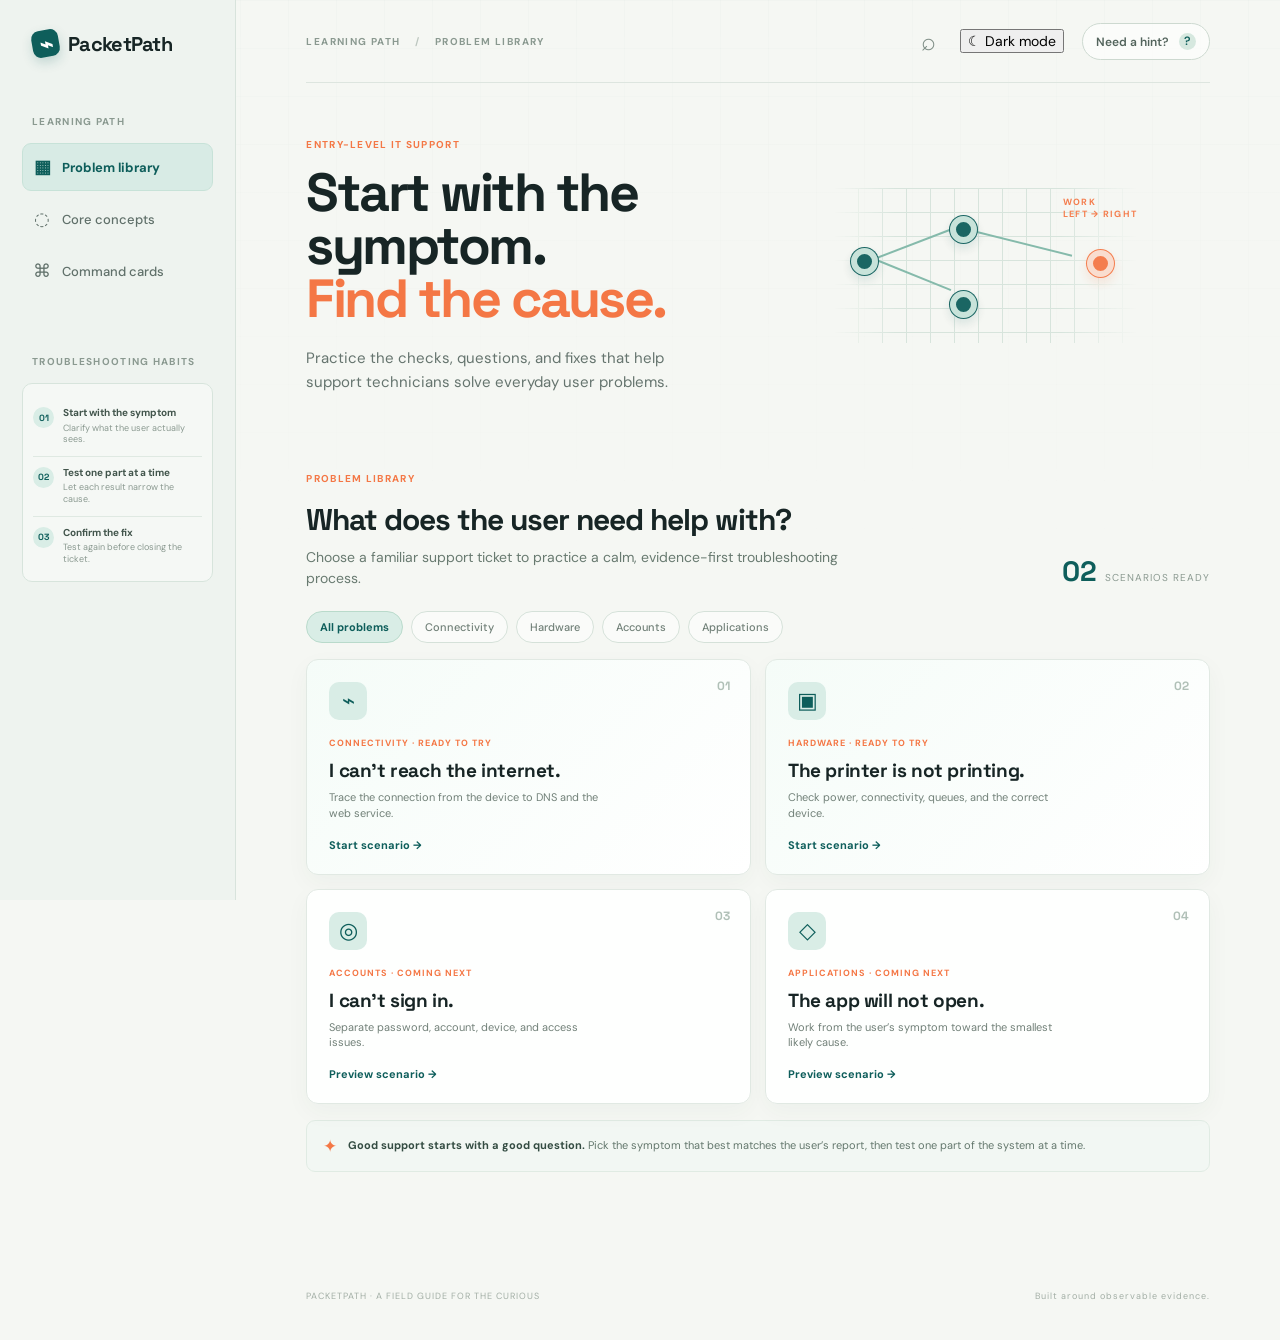
==== Troubleshooting Website/index.html @ 7fa77f77 "added habits css and some changes" ====
<!doctype html>
<html lang="en">
<head>
  <meta charset="UTF-8">
  <meta name="viewport" content="width=device-width, initial-scale=1.0">

  <title>PacketPath — Network troubleshooting, made orderly</title>

  <link rel="preconnect" href="https://fonts.googleapis.com">
  <link rel="preconnect" href="https://fonts.gstatic.com" crossorigin>

  <link
    href="https://fonts.googleapis.com/css2?family=DM+Sans:wght@400;500;600;700&family=Space+Grotesk:wght@500;600;700&display=swap"
    rel="stylesheet"
  >

  <link rel="stylesheet" href="styles.css">
  <link rel="stylesheet" href="dark.css">
  <link rel="stylesheet" href="scenario.css">
  <link rel="stylesheet" href="library.css">
  <link rel="stylesheet" href="filters.css">
  <link rel="stylesheet" href="learning.css">
  <link rel="stylesheet" href="habits.css">
</head>

<body>
  <aside class="sidebar">
    <div class="brand">
      <span class="brand-mark">⌁</span>
      <span>PacketPath</span>
    </div>

    <div class="sidebar-label">LEARNING PATH</div>

    <nav>
      <button class="nav-item active" data-view="library">
        <span class="nav-icon">▦</span>
        Problem library
      </button>

      <button class="nav-item" data-view="concepts">
        <span class="nav-icon">◌</span>
        Core concepts
      </button>

      <button class="nav-item" data-view="commands">
        <span class="nav-icon">⌘</span>
        Command cards
      </button>
    </nav>

    <div class="sidebar-label habits-label">
      TROUBLESHOOTING HABITS
    </div>

    <div class="habits-card">
      <div class="habit-item">
        <span>01</span>

        <div>
          <strong>Start with the symptom</strong>
          <small>Clarify what the user actually sees.</small>
        </div>
      </div>

      <div class="habit-item">
        <span>02</span>

        <div>
          <strong>Test one part at a time</strong>
          <small>Let each result narrow the cause.</small>
        </div>
      </div>

      <div class="habit-item">
        <span>03</span>

        <div>
          <strong>Confirm the fix</strong>
          <small>Test again before closing the ticket.</small>
        </div>
      </div>
    </div>
  </aside>

  <main class="main-shell">
    <header class="topbar">
      <div class="breadcrumb">
        LEARNING PATH <span>/</span> PROBLEM LIBRARY
      </div>

      <div class="top-actions">
        <button class="icon-button" aria-label="Search">⌕</button>

        <button
          class="theme-toggle"
          id="themeToggle"
          aria-label="Switch to dark mode"
          title="Switch to dark mode"
        >
          <span class="theme-icon">☾</span>
          <span class="theme-label">Dark mode</span>
        </button>

        <button class="help-button">
          Need a hint? <span>?</span>
        </button>
      </div>
    </header>

    <section class="hero">
      <div>
        <p class="eyebrow">ENTRY-LEVEL IT SUPPORT</p>

        <h1>
          Start with the symptom.<br>
          <em>Find the cause.</em>
        </h1>

        <p class="hero-copy">
          Practice the checks, questions, and fixes that help support
          technicians solve everyday user problems.
        </p>
      </div>

      <div class="hero-art" aria-hidden="true">
        <div class="art-grid"></div>
        <div class="node n1"></div>
        <div class="node n2"></div>
        <div class="node n3"></div>
        <div class="node n4"></div>
        <div class="line l1"></div>
        <div class="line l2"></div>
        <div class="line l3"></div>

        <div class="art-label">
          WORK<br>
          LEFT → RIGHT
        </div>
      </div>
    </section>

    <section id="libraryView" class="library-view">
      <div class="library-intro">
        <div>
          <p class="eyebrow">PROBLEM LIBRARY</p>

          <h2>What does the user need help with?</h2>

          <p>
            Choose a familiar support ticket to practice a calm,
            evidence-first troubleshooting process.
          </p>
        </div>

        <div class="library-count">
          <strong>02</strong>
          <span>scenarios ready</span>
        </div>
      </div>

      <div class="category-row" aria-label="Problem categories">
        <button
          class="category-chip active"
          data-category="all"
          aria-pressed="true"
        >
          All problems
        </button>

        <button
          class="category-chip"
          data-category="connectivity"
          aria-pressed="false"
        >
          Connectivity
        </button>

        <button
          class="category-chip"
          data-category="hardware"
          aria-pressed="false"
        >
          Hardware
        </button>

        <button
          class="category-chip"
          data-category="accounts"
          aria-pressed="false"
        >
          Accounts
        </button>

        <button
          class="category-chip"
          data-category="applications"
          aria-pressed="false"
        >
          Applications
        </button>
      </div>

      <div class="problem-grid">
        <button
          class="problem-card featured-problem"
          data-scenario="internet"
          data-category="connectivity"
        >
          <span class="problem-number">01</span>
          <span class="problem-icon">⌁</span>
          <span class="problem-type">CONNECTIVITY · READY TO TRY</span>

          <strong>I can’t reach the internet.</strong>

          <small>
            Trace the connection from the device to DNS and the web service.
          </small>

          <span class="problem-action">Start scenario →</span>
        </button>

        <button
          class="problem-card featured-problem"
          data-scenario="printer"
          data-category="hardware"
        >
          <span class="problem-number">02</span>
          <span class="problem-icon">▣</span>
          <span class="problem-type">HARDWARE · READY TO TRY</span>

          <strong>The printer is not printing.</strong>

          <small>
            Check power, connectivity, queues, and the correct device.
          </small>

          <span class="problem-action">Start scenario →</span>
        </button>

        <button
          class="problem-card"
          data-scenario="account"
          data-category="accounts"
        >
          <span class="problem-number">03</span>
          <span class="problem-icon">◎</span>
          <span class="problem-type">ACCOUNTS · COMING NEXT</span>

          <strong>I can’t sign in.</strong>

          <small>
            Separate password, account, device, and access issues.
          </small>

          <span class="problem-action">Preview scenario →</span>
        </button>

        <button
          class="problem-card"
          data-scenario="application"
          data-category="applications"
        >
          <span class="problem-number">04</span>
          <span class="problem-icon">◇</span>
          <span class="problem-type">APPLICATIONS · COMING NEXT</span>

          <strong>The app will not open.</strong>

          <small>
            Work from the user’s symptom toward the smallest likely cause.
          </small>

          <span class="problem-action">Preview scenario →</span>
        </button>
      </div>

      <div class="library-tip">
        <span>✦</span>

        <p>
          <strong>Good support starts with a good question.</strong>
          Pick the symptom that best matches the user’s report, then test one
          part of the system at a time.
        </p>
      </div>
    </section>

    <div id="labView" class="content-grid hidden">
      <section class="workspace-card">
        <div class="card-top">
          <div>
            <p class="eyebrow">LIVE SCENARIO</p>

            <h2 id="scenarioTitle">
              “I can’t reach the internet.”
            </h2>
          </div>

          <div class="scenario-tag">
            <span></span>
            IN PROGRESS
          </div>
        </div>

        <div class="context-strip">
          <div class="context-icon">i</div>

          <p id="scenarioContext">
            <strong>Context</strong> · A user’s laptop connects to the office
            Wi-Fi, but websites will not load. Start at the user’s device and
            move outward.
          </p>

          <button id="resetBtn" class="text-button">
            Reset case ↺
          </button>
        </div>

        <div class="step-head">
          <div class="step-count">
            <span id="stepNumber">01</span>

            <div class="step-line">
              <span id="stepLineFill"></span>
            </div>

            <span class="muted">06</span>
          </div>

          <div class="step-status" id="stepStatus">
            CHECK 1 OF 6
          </div>
        </div>

        <article class="check-panel">
          <div class="check-kicker">FIRST CHECK</div>

          <h3 id="checkTitle">
            Is the device connected to the network?
          </h3>

          <p id="checkDescription">
            Look at the Wi-Fi or Ethernet indicator. We are checking the
            device’s local connection before testing anything farther away.
          </p>

          <div class="command-box">
            <span class="terminal-dot"></span>

            <code id="checkCommand">
              ipconfig /all
            </code>

            <button class="copy-btn" id="copyBtn">
              Copy
            </button>
          </div>

          <div class="answer-row">
            <button class="answer-btn" data-answer="pass">
              <span class="answer-symbol">✓</span>

              <span>
                <strong>Yes, it is connected</strong>
                <small>Move to the next layer</small>
              </span>
            </button>

            <button class="answer-btn" data-answer="fail">
              <span class="answer-symbol fail-symbol">×</span>

              <span>
                <strong>No, it is not connected</strong>
                <small>Investigate this layer</small>
              </span>
            </button>
          </div>

          <div
            id="evidencePanel"
            class="evidence-panel hidden"
            aria-live="polite"
          >
            <div class="evidence-heading">
              <span class="evidence-icon">✓</span>

              <div>
                <strong id="evidenceTitle">Observed result</strong>

                <small id="evidenceStatus">
                  Evidence from this check
                </small>
              </div>
            </div>

            <div class="terminal-output">
              <span class="output-prompt">$</span>
              <code id="evidenceOutput"></code>
            </div>

            <p id="evidenceMeaning" class="evidence-meaning"></p>

            <button id="continueBtn" class="continue-btn">
              Continue to next check →
            </button>
          </div>
        </article>

        <div class="coach-note">
          <div class="coach-icon">✦</div>

          <p>
            <strong>Why start here?</strong><br>
            Each check removes a category of causes. If the device has no local
            connection, a DNS test can only distract you.
          </p>
        </div>
      </section>

      <section
        id="completePanel"
        class="complete-panel hidden"
        aria-live="polite"
      >
        <div class="complete-mark">✓</div>

        <p class="eyebrow">CASE COMPLETE</p>

        <h2 id="completeTitle">
          Web access restored.
        </h2>

        <p id="completeMessage">
          You located the failed layer, corrected the DNS path, and verified
          the service again.
        </p>

        <div class="resolution-summary">
          <div>
            <span>SYMPTOM</span>
            <strong id="summarySymptom">
              Websites would not load
            </strong>
          </div>

          <div>
            <span>ROOT CAUSE</span>
            <strong id="summaryCause">
              DNS resolution failure
            </strong>
          </div>

          <div>
            <span>FIX</span>
            <strong id="summaryFix">
              Correct DNS settings, then retest
            </strong>
          </div>
        </div>

        <div class="method-loop">
          <span>1</span>
          <strong>Observe</strong>
          <b>→</b>

          <span>2</span>
          <strong>Isolate</strong>
          <b>→</b>

          <span>3</span>
          <strong>Fix</strong>
          <b>→</b>

          <span>4</span>
          <strong>Confirm</strong>
        </div>

        <button id="restartBtn" class="continue-btn">
          Run the case again ↺
        </button>
      </section>

      <aside class="insight-card">
        <div class="insight-header">
          <div>
            <p class="eyebrow">YOUR MAP</p>
            <h2>Follow the layers</h2>
          </div>

          <span class="map-icon">⌘</span>
        </div>

        <div class="layer-map">
          <div class="layer active-layer">
            <span class="layer-dot">01</span>

            <div>
              <strong>Device</strong>
              <small>Wi-Fi · adapter · IP</small>
            </div>

            <span class="layer-state">NOW</span>
          </div>

          <div class="map-connector"></div>

          <div class="layer">
            <span class="layer-dot">02</span>

            <div>
              <strong>Local network</strong>
              <small>Gateway · switch · AP</small>
            </div>
          </div>

          <div class="map-connector"></div>

          <div class="layer">
            <span class="layer-dot">03</span>

            <div>
              <strong>Beyond the LAN</strong>
              <small>DNS · routing · ISP</small>
            </div>
          </div>
        </div>

        <div class="principle">
          <span>→</span>

          <div>
            <strong>One change at a time</strong>

            <p>
              Change one thing, then test again. This is how you know what
              fixed it.
            </p>
          </div>
        </div>

        <div class="hint-box">
          <span>?</span>

          <div>
            <strong>Stuck?</strong>

            <p>
              Read the explanation under each answer. The “why” is the skill.
            </p>
          </div>
        </div>
      </aside>
    </div>

    <section id="conceptsView" class="alternate-view hidden">
      <p class="eyebrow">CORE CONCEPTS</p>

      <h2>Think in layers, not guesses.</h2>

      <p class="section-intro">
        A network problem becomes easier when you locate the first layer that
        fails.
      </p>

      <div class="concept-grid">
        <div class="concept-card">
          <span>01</span>
          <h3>Device</h3>
          <p>
            Is the adapter enabled? Did the device receive an IP address?
          </p>
        </div>

        <div class="concept-card">
          <span>02</span>
          <h3>Local network</h3>
          <p>
            Can the device reach its default gateway and local services?
          </p>
        </div>

        <div class="concept-card">
          <span>03</span>
          <h3>Beyond the LAN</h3>
          <p>
            Does DNS resolve names? Can traffic leave through the router?
          </p>
        </div>
      </div>
    </section>

    <section id="commandsView" class="alternate-view hidden">
      <p class="eyebrow">COMMAND CARDS</p>

      <h2>Small commands, useful questions.</h2>

      <p class="section-intro">
        Run a command only when you know what question it will answer.
      </p>

      <div class="command-list">
        <div>
          <code>ipconfig /all</code>
          <span>
            What IP, gateway, and DNS settings did the device receive?
          </span>
        </div>

        <div>
          <code>ping 192.168.1.1</code>
          <span>
            Can the device reach its local default gateway?
          </span>
        </div>

        <div>
          <code>nslookup example.com</code>
          <span>
            Can DNS translate a name into an address?
          </span>
        </div>
      </div>
    </section>

    <footer>
      <span>PACKETPATH · A FIELD GUIDE FOR THE CURIOUS</span>
      <span>Built around observable evidence.</span>
    </footer>
  </main>

  <div class="toast" id="toast">
    Copied to clipboard
  </div>

  <script src="js/script.js"></script>
</body>
</html>
---- Troubleshooting Website/styles.css ----
:root {
  --ink: #172525;
  --ink-soft: #50625a;
  --muted: #7d8c84;
  --paper: #f5f7f3;
  --paper-deep: #edf3ee;
  --card: #fff;
  --teal: #0e5e5b;
  --teal-dark: #0a4644;
  --mint: #d9ede6;
  --orange: #f47745;
  --line: #dde5df;
  --yellow: #f7efd1;
  --shadow: 0 16px 45px rgba(31, 67, 53, .07)
}

* {
  box-sizing: border-box
}

html {
  scroll-behavior: smooth
}

body {
  margin: 0;
  background: var(--paper);
  color: var(--ink);
  font-family: 'DM Sans', sans-serif;
  font-size: 14px;
  min-height: 100vh
}

body:before {
  content: "";
  position: fixed;
  inset: 0;
  pointer-events: none;
  opacity: .45;
  background-image: linear-gradient(rgba(14, 94, 91, .035) 1px, transparent 1px), linear-gradient(90deg, rgba(14, 94, 91, .035) 1px, transparent 1px);
  background-size: 48px 48px;
  mask-image: linear-gradient(to bottom, #000, transparent 72%)
}

button {
  font: inherit
}

button:focus-visible {
  outline: 3px solid rgba(244, 119, 69, .35);
  outline-offset: 3px
}

.sidebar {
  position: fixed;
  z-index: 5;
  left: 0;
  top: 0;
  bottom: 0;
  width: 236px;
  padding: 30px 22px;
  background: rgba(237, 243, 238, .94);
  border-right: 1px solid #d8e3dc;
  display: flex;
  flex-direction: column;
  backdrop-filter: blur(12px)
}

.brand {
  font-family: 'Space Grotesk';
  font-weight: 700;
  font-size: 20px;
  letter-spacing: -.7px;
  display: flex;
  align-items: center;
  gap: 9px;
  margin: 0 10px 58px
}

.brand-mark {
  display: grid;
  place-items: center;
  color: white;
  background: var(--teal);
  border-radius: 8px;
  width: 27px;
  height: 27px;
  font-size: 22px;
  line-height: 1;
  transform: rotate(-10deg);
  box-shadow: 0 5px 12px rgba(14, 94, 91, .2)
}

.sidebar-label,
.eyebrow {
  font-size: 10px;
  font-weight: 700;
  letter-spacing: 1.3px;
  color: #8a9990
}

.sidebar-label {
  margin: 0 10px 15px
}

.nav-item {
  width: 100%;
  display: flex;
  align-items: center;
  gap: 11px;
  border: 1px solid transparent;
  background: transparent;
  color: #60706a;
  text-align: left;
  padding: 11px 10px;
  border-radius: 9px;
  font: 500 13px 'DM Sans';
  cursor: pointer;
  margin-bottom: 4px;
  transition: background .2s, color .2s, transform .2s
}

.nav-item:hover {
  background: #e5efe9;
  color: var(--teal);
  transform: translateX(2px)
}

.nav-item.active {
  background: #d8ebe5;
  color: var(--teal);
  font-weight: 700;
  border-color: #c7e2d8
}

.nav-icon {
  font-size: 18px;
  width: 18px;
  text-align: center
}

.progress-label {
  margin-top: 57px
}

.progress-ring-wrap {
  display: flex;
  align-items: center;
  gap: 12px;
  margin: 3px 10px
}

.progress-ring {
  width: 45px;
  height: 45px;
  border-radius: 50%;
  background: conic-gradient(var(--orange) 0 86deg, #d5e0d9 86deg 360deg);
  display: grid;
  place-items: center;
  position: relative
}

.progress-ring:after {
  content: '';
  position: absolute;
  inset: 5px;
  background: #edf3ee;
  border-radius: 50%
}

.progress-ring span {
  position: relative;
  z-index: 1;
  font-size: 10px;
  font-weight: 700
}

.progress-ring-wrap strong,
.sidebar-footer strong {
  font-size: 12px;
  display: block
}

.progress-ring-wrap small,
.sidebar-footer small {
  font-size: 11px;
  color: #8a9990
}

.sidebar-footer {
  margin-top: auto;
  border-top: 1px solid #d7e1da;
  padding: 19px 10px 2px;
  display: flex;
  align-items: center;
  gap: 9px
}

.avatar {
  width: 29px;
  height: 29px;
  border-radius: 50%;
  display: grid;
  place-items: center;
  background: #e9c5ad;
  color: #884d31;
  font-size: 10px;
  font-weight: 700
}

.dots {
  margin-left: auto;
  color: #9eaaa1;
  letter-spacing: 2px
}

.main-shell {
  position: relative;
  margin-left: 236px;
  max-width: 1350px;
  padding: 0 5.5vw
}

.topbar {
  height: 83px;
  border-bottom: 1px solid var(--line);
  display: flex;
  align-items: center;
  justify-content: space-between
}

.breadcrumb {
  font-size: 10px;
  font-weight: 700;
  letter-spacing: 1.4px;
  color: #8a9990
}

.breadcrumb span {
  margin: 0 11px;
  color: #bcc6bf
}

.top-actions {
  display: flex;
  align-items: center;
  gap: 18px
}

.icon-button {
  background: transparent;
  border: 0;
  color: var(--muted);
  font-size: 25px;
  cursor: pointer;
  transition: color .2s
}

.icon-button:hover {
  color: var(--teal)
}

.help-button {
  background: rgba(255, 255, 255, .6);
  border: 1px solid #cdd9d0;
  border-radius: 20px;
  padding: 9px 13px;
  color: #53645c;
  font: 600 12px 'DM Sans';
  cursor: pointer;
  transition: .2s
}

.help-button:hover {
  background: #fff;
  border-color: #9fc4b6
}

.help-button span {
  display: inline-grid;
  place-items: center;
  margin-left: 7px;
  width: 17px;
  height: 17px;
  border-radius: 50%;
  background: #d6e8df;
  color: var(--teal)
}

.hero {
  display: flex;
  justify-content: space-between;
  align-items: center;
  padding: 55px 0 48px;
  min-height: 280px
}

.eyebrow {
  color: var(--orange);
  margin: 0 0 15px
}

.hero h1 {
  font: 700 clamp(38px, 4.2vw, 57px)/.99 'Space Grotesk';
  letter-spacing: -2.5px;
  margin: 0 0 20px
}

.hero h1 em {
  font-style: normal;
  color: var(--orange)
}

.hero-copy {
  color: #65746e;
  max-width: 415px;
  line-height: 1.6;
  font-size: 15px;
  margin: 0
}

.hero-art {
  width: 335px;
  height: 155px;
  position: relative;
  margin-right: 8%;
  opacity: .95
}

.art-grid {
  position: absolute;
  inset: 0;
  background-image: linear-gradient(#d5e3db 1px, transparent 1px), linear-gradient(90deg, #d5e3db 1px, transparent 1px);
  background-size: 24px 24px;
  mask-image: linear-gradient(90deg, transparent, #000 20%, #000 75%, transparent)
}

.node {
  position: absolute;
  width: 27px;
  height: 27px;
  border-radius: 50%;
  background: var(--teal);
  border: 6px solid #c6e2d9;
  box-shadow: 0 0 0 1px var(--teal), 0 5px 12px rgba(14, 94, 91, .15);
  z-index: 2
}

.n1 {
  left: 17px;
  top: 60px
}

.n2 {
  left: 116px;
  top: 28px
}

.n3 {
  left: 116px;
  top: 103px
}

.n4 {
  right: 23px;
  top: 62px;
  background: var(--orange);
  border-color: #f9dccd;
  box-shadow: 0 0 0 1px var(--orange), 0 5px 12px rgba(244, 119, 69, .18)
}

.line {
  position: absolute;
  height: 2px;
  background: #7fb7a7;
  transform-origin: left center;
  z-index: 1
}

.l1 {
  left: 40px;
  top: 70px;
  width: 83px;
  transform: rotate(-21deg)
}

.l2 {
  left: 40px;
  top: 70px;
  width: 83px;
  transform: rotate(22deg)
}

.l3 {
  left: 139px;
  top: 42px;
  width: 102px;
  transform: rotate(14deg)
}

.art-label {
  position: absolute;
  right: 0;
  top: 9px;
  font: 700 9px/1.3 'DM Sans';
  letter-spacing: 1.3px;
  color: var(--orange)
}

.content-grid {
  display: grid;
  grid-template-columns: minmax(0, 1.7fr) minmax(280px, .8fr);
  gap: 22px;
  align-items: start
}

.workspace-card,
.insight-card {
  background: rgba(255, 255, 255, .92);
  border: 1px solid #e2e9e3;
  border-radius: 14px;
  box-shadow: var(--shadow)
}

.workspace-card {
  padding: 30px 33px 29px
}

.workspace-card:hover,
.insight-card:hover {
  box-shadow: 0 20px 55px rgba(31, 67, 53, .1)
}

.card-top,
.insight-header {
  display: flex;
  justify-content: space-between;
  align-items: flex-start
}

.card-top h2,
.insight-card h2 {
  font: 700 22px 'Space Grotesk';
  letter-spacing: -.7px;
  margin: 0
}

.scenario-tag {
  font-size: 9px;
  font-weight: 700;
  letter-spacing: 1px;
  color: #8c9990;
  padding-top: 5px
}

.scenario-tag span {
  display: inline-block;
  width: 6px;
  height: 6px;
  border-radius: 50%;
  background: #eab544;
  margin: 0 6px 1px 0;
  box-shadow: 0 0 0 4px #fff8dd
}

.context-strip {
  display: flex;
  align-items: center;
  gap: 11px;
  background: var(--yellow);
  border: 1px solid #efe6c4;
  border-radius: 8px;
  padding: 12px 14px;
  margin: 25px 0 31px;
  color: #69736a;
  font-size: 12px;
  line-height: 1.4
}

.context-strip p {
  margin: 0;
  flex: 1
}

.context-strip strong {
  color: #4b584d
}

.context-icon {
  width: 17px;
  height: 17px;
  display: grid;
  place-items: center;
  border: 1px solid #a99c6b;
  border-radius: 50%;
  font-size: 11px;
  color: #827547
}

.text-button {
  white-space: nowrap;
  border: 0;
  background: transparent;
  color: var(--orange);
  font: 700 11px 'DM Sans';
  cursor: pointer
}

.text-button:hover {
  text-decoration: underline
}

.step-head {
  display: flex;
  align-items: center;
  justify-content: space-between;
  margin-bottom: 25px
}

.step-count {
  display: flex;
  align-items: center;
  gap: 10px;
  font: 700 12px 'Space Grotesk'
}

.step-count .muted {
  color: #b1bbb4;
  font-size: 11px
}

.step-line {
  width: 110px;
  height: 4px;
  background: #e5ebe5;
  border-radius: 3px;
  overflow: hidden
}

.step-line span {
  display: block;
  height: 100%;
  width: 16%;
  background: var(--orange);
  border-radius: 3px;
  transition: width .3s
}

.step-status {
  color: #9ba69e;
  font-size: 10px;
  font-weight: 700;
  letter-spacing: 1px
}

.check-panel {
  border-top: 1px solid var(--line);
  padding-top: 24px
}

.check-kicker {
  font-size: 10px;
  letter-spacing: 1.4px;
  font-weight: 700;
  color: var(--teal);
  margin-bottom: 13px
}

.check-panel h3 {
  font: 700 25px 'Space Grotesk';
  letter-spacing: -1px;
  margin: 0 0 9px
}

.check-panel>p {
  color: #6a7770;
  line-height: 1.55;
  max-width: 650px;
  margin: 0 0 19px
}

.command-box {
  display: flex;
  align-items: center;
  width: max-content;
  min-width: 260px;
  background: #172a2a;
  border-radius: 6px;
  padding: 9px 9px 9px 12px;
  color: #d4ebe1;
  margin-bottom: 22px;
  box-shadow: 0 7px 15px rgba(23, 42, 42, .13)
}

.terminal-dot {
  width: 7px;
  height: 7px;
  border-radius: 50%;
  background: #f27a45;
  margin-right: 10px
}

.command-box code {
  font: 12px/1 monospace;
  flex: 1
}

.copy-btn {
  border: 0;
  background: #375050;
  color: #c3dcd4;
  font: 600 10px 'DM Sans';
  border-radius: 4px;
  padding: 5px 7px;
  cursor: pointer;
  margin-left: 22px;
  transition: .2s
}

.copy-btn:hover {
  background: #4c6c68
}

.answer-row {
  display: grid;
  grid-template-columns: 1fr 1fr;
  gap: 12px
}

.answer-btn {
  display: flex;
  align-items: center;
  text-align: left;
  gap: 11px;
  padding: 14px;
  border: 1px solid #dfe8e1;
  border-radius: 8px;
  background: white;
  color: var(--ink);
  cursor: pointer;
  transition: .2s
}

.answer-btn:hover {
  border-color: var(--teal);
  background: #f5fbf8;
  transform: translateY(-2px);
  box-shadow: 0 7px 15px rgba(14, 94, 91, .08)
}

.answer-symbol {
  display: grid;
  place-items: center;
  width: 25px;
  height: 25px;
  border-radius: 50%;
  background: #dcefe6;
  color: var(--teal);
  font-weight: 700;
  font-size: 15px;
  flex: none
}

.fail-symbol {
  background: #fae3d8;
  color: #d76035
}

.answer-btn strong,
.answer-btn small {
  display: block
}

.answer-btn strong {
  font-size: 12px
}

.answer-btn small {
  font-size: 10px;
  color: #89968e;
  margin-top: 3px
}

.coach-note {
  display: flex;
  gap: 12px;
  background: #f2f7f3;
  border: 1px solid #e0ebe3;
  border-radius: 8px;
  padding: 14px 16px;
  margin-top: 22px;
  color: #64736c;
  font-size: 11px;
  line-height: 1.45
}

.coach-note p {
  margin: 0
}

.coach-note strong {
  color: #344c42
}

.coach-icon {
  color: var(--orange);
  font-size: 17px
}

.insight-card {
  padding: 28px 25px
}

.insight-header {
  border-bottom: 1px solid var(--line);
  padding-bottom: 21px
}

.insight-card h2 {
  font-size: 19px
}

.map-icon {
  font-size: 20px;
  color: #78938a
}

.layer-map {
  padding: 25px 5px
}

.layer {
  display: flex;
  align-items: center;
  gap: 11px;
  color: #728078
}

.layer.active-layer {
  color: var(--teal)
}

.layer-dot {
  display: grid;
  place-items: center;
  width: 27px;
  height: 27px;
  border: 1px solid #bfd6ca;
  border-radius: 50%;
  font: 700 10px 'Space Grotesk'
}

.active-layer .layer-dot {
  background: var(--teal);
  border-color: var(--teal);
  color: #fff;
  box-shadow: 0 0 0 4px #e0f1eb
}

.layer strong,
.layer small {
  display: block
}

.layer strong {
  font-size: 12px
}

.layer small {
  font-size: 10px;
  color: #91a099;
  margin-top: 3px
}

.layer-state {
  margin-left: auto;
  color: var(--orange);
  font-size: 9px;
  font-weight: 700;
  letter-spacing: 1px
}

.map-connector {
  height: 24px;
  border-left: 1px dashed #b8cbc1;
  margin: 0 0 0 13px
}

.principle {
  display: flex;
  gap: 11px;
  background: var(--mint);
  border: 1px solid #c7e2d8;
  border-radius: 7px;
  padding: 14px;
  margin-bottom: 13px
}

.principle>span {
  font-size: 20px;
  color: var(--teal)
}

.principle strong,
.hint-box strong {
  font-size: 11px
}

.principle p,
.hint-box p {
  font-size: 10px;
  line-height: 1.45;
  color: #648078;
  margin: 4px 0 0
}

.hint-box {
  display: flex;
  gap: 9px;
  padding: 13px;
  border: 1px solid #e6e3d4;
  border-radius: 7px;
  background: #fffdf4
}

.hint-box>span {
  display: grid;
  place-items: center;
  width: 17px;
  height: 17px;
  border-radius: 50%;
  background: #f1e7bd;
  color: #846f28;
  font-size: 11px;
  font-weight: 700
}

.alternate-view {
  padding: 30px 0 80px
}

.alternate-view h2 {
  font: 700 35px 'Space Grotesk';
  margin: 0 0 9px;
  letter-spacing: -1.5px
}

.section-intro {
  color: var(--muted);
  margin: 0 0 25px
}

.concept-grid {
  display: grid;
  grid-template-columns: repeat(3, 1fr);
  gap: 15px
}

.concept-card {
  background: rgba(255, 255, 255, .92);
  border: 1px solid var(--line);
  border-radius: 11px;
  padding: 23px;
  transition: .2s
}

.concept-card:hover {
  transform: translateY(-3px);
  box-shadow: var(--shadow)
}

.concept-card span {
  color: var(--orange);
  font: 700 11px 'Space Grotesk'
}

.concept-card h3 {
  font: 700 19px 'Space Grotesk';
  margin: 22px 0 7px
}

.concept-card p {
  color: var(--muted);
  line-height: 1.5;
  margin: 0;
  font-size: 12px
}

.command-list {
  max-width: 700px
}

.command-list div {
  display: flex;
  align-items: center;
  gap: 25px;
  border-bottom: 1px solid var(--line);
  padding: 19px 0
}

.command-list code {
  background: #172a2a;
  color: #d4ebe1;
  padding: 8px 10px;
  border-radius: 4px;
  min-width: 195px
}

.command-list span {
  color: #68776f
}

.hidden {
  display: none
}

footer {
  display: flex;
  justify-content: space-between;
  color: #a2aea5;
  font-size: 9px;
  letter-spacing: 1px;
  padding: 38px 0
}

.toast {
  position: fixed;
  z-index: 10;
  bottom: 24px;
  right: 24px;
  background: var(--ink);
  color: #fff;
  padding: 10px 14px;
  border-radius: 6px;
  font-size: 12px;
  box-shadow: 0 9px 24px rgba(23, 37, 37, .18);
  opacity: 0;
  transform: translateY(10px);
  transition: .25s
}

.toast.show {
  opacity: 1;
  transform: none
}

@media(max-width:900px) {
  .sidebar {
    width: 190px
  }

  .main-shell {
    margin-left: 190px;
    padding: 0 30px
  }

  .hero-art {
    margin-right: 0;
    width: 250px
  }

  .content-grid {
    grid-template-columns: 1fr
  }

  .insight-card {
    display: none
  }
}

@media(max-width:620px) {
  body:before {
    display: none
  }

  .sidebar {
    position: static;
    width: 100%;
    height: auto;
    padding: 18px;
    display: block
  }

  .brand {
    margin: 0 0 18px
  }

  .sidebar-label,
  .progress-ring-wrap,
  .sidebar-footer {
    display: none
  }

  .sidebar nav {
    display: flex;
    gap: 4px;
    overflow: auto
  }

  .nav-item {
    white-space: nowrap;
    width: auto;
    margin: 0;
    padding: 9px
  }

  .main-shell {
    margin-left: 0;
    padding: 0 18px
  }

  .topbar {
    height: 62px
  }

  .breadcrumb {
    font-size: 9px
  }

  .help-button {
    display: none
  }

  .hero {
    padding: 35px 0 30px
  }

  .hero-art {
    display: none
  }

  .hero h1 {
    font-size: 42px
  }

  .workspace-card {
    padding: 23px 18px
  }

  .context-strip {
    align-items: flex-start;
    flex-wrap: wrap
  }

  .context-strip p {
    min-width: calc(100% - 29px)
  }

  .text-button {
    margin-left: 28px
  }

  .answer-row {
    grid-template-columns: 1fr
  }

  .step-line {
    width: 70px
  }

  .command-box {
    width: 100%;
    min-width: 0
  }

  .command-box code {
    overflow: hidden;
    text-overflow: ellipsis;
    white-space: nowrap
  }

  footer {
    display: block;
    line-height: 2.2
  }
}
---- Troubleshooting Website/dark.css ----
:root {
    --dark-ink: #edf6f0;
    --dark-muted: #91a49a;
    --dark-paper: #101a19;
    --dark-card: #1b2a28;
    --dark-line: #30443e;
    --dark-teal: #67c8b0;
    --dark-orange: #ff956d
}

body.dark-mode {
    background: var(--dark-paper);
    color: var(--dark-ink)
}

body.dark-mode:before {
    opacity: .16;
    background-image: linear-gradient(rgba(103, 200, 176, .12) 1px, transparent 1px), linear-gradient(90deg, rgba(103, 200, 176, .12) 1px, transparent 1px)
}

.dark-mode .sidebar {
    background: rgba(23, 38, 36, .94);
    border-color: var(--dark-line)
}

.dark-mode .brand-mark {
    background: var(--dark-teal);
    color: #10211e
}

.dark-mode .sidebar-label,
.dark-mode .breadcrumb,
.dark-mode .step-status,
.dark-mode .progress-ring-wrap small,
.dark-mode .sidebar-footer small,
.dark-mode .muted {
    color: var(--dark-muted)
}

.dark-mode .nav-item {
    color: #b8c9c0
}

.dark-mode .nav-item:hover {
    background: #243b37;
    color: var(--dark-teal)
}

.dark-mode .nav-item.active {
    background: #21433d;
    color: var(--dark-teal);
    border-color: #416258
}

.dark-mode .progress-ring:after {
    background: #172624
}

.dark-mode .sidebar-footer {
    border-color: var(--dark-line)
}

.dark-mode .topbar {
    border-color: var(--dark-line)
}

.dark-mode .icon-button {
    color: var(--dark-muted)
}

.dark-mode .theme-toggle {
    background: #243b37;
    border-color: #416258;
    color: #d7eee5
}

.dark-mode .theme-toggle:hover {
    background: #2d4943
}

.dark-mode .help-button {
    background: #1b2a28;
    border-color: #416258;
    color: #c9ddd4
}

.dark-mode .help-button:hover {
    background: #243b37
}

.dark-mode .hero-copy,
.dark-mode .check-panel>p,
.dark-mode .section-intro {
    color: #a6b8ae
}

.dark-mode .eyebrow,
.dark-mode .hero h1 em,
.dark-mode .text-button,
.dark-mode .art-label {
    color: var(--dark-orange)
}

.dark-mode .workspace-card,
.dark-mode .insight-card,
.dark-mode .concept-card {
    background: rgba(27, 42, 40, .94);
    border-color: var(--dark-line)
}

.dark-mode .card-top h2,
.dark-mode .insight-card h2,
.dark-mode .alternate-view h2,
.dark-mode .check-panel h3 {
    color: var(--dark-ink)
}

.dark-mode .context-strip {
    background: #3a3826;
    border-color: #5b5534;
    color: #d6d2ae
}

.dark-mode .context-strip strong {
    color: #f1eac1
}

.dark-mode .context-icon {
    color: #d6c77c;
    border-color: #b6a75d
}

.dark-mode .check-panel,
.dark-mode .insight-header,
.dark-mode .command-list div {
    border-color: var(--dark-line)
}

.dark-mode .step-line {
    background: #30443e
}

.dark-mode .step-line span {
    background: var(--dark-orange)
}

.dark-mode .answer-btn {
    background: #20322f;
    border-color: #38514a;
    color: var(--dark-ink)
}

.dark-mode .answer-btn:hover {
    background: #29433d;
    border-color: var(--dark-teal)
}

.dark-mode .answer-btn small {
    color: var(--dark-muted)
}

.dark-mode .answer-symbol {
    background: #28554b;
    color: var(--dark-teal)
}

.dark-mode .fail-symbol {
    background: #5a3c32;
    color: #ffad8b
}

.dark-mode .coach-note {
    background: #19332f;
    border-color: #31584d;
    color: #a9c4b8
}

.dark-mode .coach-note strong,
.dark-mode .layer.active-layer {
    color: var(--dark-teal)
}

.dark-mode .layer {
    color: #a6b8ae
}

.dark-mode .layer small {
    color: var(--dark-muted)
}

.dark-mode .layer-dot {
    border-color: #416258
}

.dark-mode .active-layer .layer-dot {
    background: #286457;
    border-color: #67c8b0;
    color: #eefcf6;
    box-shadow: 0 0 0 4px #21433d
}

.dark-mode .map-connector {
    border-color: #416258
}

.dark-mode .principle {
    background: #21433d;
    border-color: #416258
}

.dark-mode .principle p,
.dark-mode .hint-box p {
    color: #a9c4b8
}

.dark-mode .hint-box {
    background: #302f24;
    border-color: #5b5534
}

.dark-mode .hint-box>span {
    background: #5b5534;
    color: #f1eac1
}

.dark-mode .concept-card p,
.dark-mode .command-list span {
    color: #a6b8ae
}

.dark-mode .command-list code,
.dark-mode .command-box {
    background: #0c1615
}

.dark-mode footer {
    color: #71867b
}

.dark-mode .toast {
    background: #edf6f0;
    color: #10211e
}
---- Troubleshooting Website/scenario.css ----
.evidence-panel {
  margin-top: 18px;
  padding: 16px;
  border: 1px solid #cfe3d9;
  border-radius: 9px;
  background: #f4faf7;
}

.evidence-panel.evidence-fail {
  border-color: #f0c5b2;
  background: #fff8f3;
}

.evidence-heading {
  display: flex;
  align-items: center;
  gap: 10px;
}

.evidence-icon {
  display: grid;
  place-items: center;
  width: 25px;
  height: 25px;
  border-radius: 50%;
  background: #d8eee5;
  color: #0e5e5b;
  font-weight: 700;
}

.evidence-fail .evidence-icon {
  background: #fae0d3;
  color: #c85d37;
}

.evidence-heading strong,
.evidence-heading small {
  display: block;
}

.evidence-heading strong {
  font-size: 12px;
}

.evidence-heading small {
  color: #82958b;
  font-size: 10px;
  margin-top: 2px;
}

.terminal-output {
  margin: 13px 0 10px;
  padding: 11px 13px;
  border-radius: 6px;
  background: #172a2a;
  color: #d4ebe1;
  font: 12px/1.55 monospace;
  white-space: pre-wrap;
}

.output-prompt {
  color: #f47745;
  margin-right: 8px;
}

.evidence-meaning {
  color: #5f756b;
  font-size: 11px;
  line-height: 1.5;
  margin: 0 0 13px;
}

.continue-btn {
  border: 0;
  border-radius: 6px;
  background: #0e5e5b;
  color: #fff;
  padding: 10px 13px;
  font: 700 11px "DM Sans";
  cursor: pointer;
  transition: 0.2s;
}

.continue-btn:hover {
  background: #0a4644;
  transform: translateY(-1px);
}

.complete-panel {
  grid-column: 1 / -1;
  background: #fff;
  border: 1px solid #cfe3d9;
  border-radius: 14px;
  padding: 44px 48px;
  box-shadow: 0 16px 45px rgba(31, 67, 53, 0.07);
  text-align: center;
}

.complete-mark {
  display: grid;
  place-items: center;
  width: 54px;
  height: 54px;
  margin: 0 auto 18px;
  border-radius: 50%;
  background: #d8eee5;
  color: #0e5e5b;
  font-size: 28px;
  font-weight: 700;
}

.complete-panel h2 {
  font: 700 32px "Space Grotesk";
  letter-spacing: -1px;
  margin: 0 0 10px;
}

.complete-panel > p:not(.eyebrow) {
  max-width: 650px;
  margin: 0 auto 24px;
  color: #64786d;
  line-height: 1.55;
}

.resolution-summary {
  display: grid;
  grid-template-columns: repeat(3, 1fr);
  gap: 10px;
  text-align: left;
  margin: 0 auto 24px;
  max-width: 760px;
}

.resolution-summary div {
  padding: 14px;
  border: 1px solid #e0ebe3;
  border-radius: 8px;
  background: #f7fbf8;
}

.resolution-summary span,
.resolution-summary strong {
  display: block;
}

.resolution-summary span {
  font-size: 9px;
  letter-spacing: 1px;
  font-weight: 700;
  color: #f47745;
  margin-bottom: 7px;
}

.resolution-summary strong {
  font-size: 11px;
  color: #344c42;
}

/* Dark mode */

.dark-mode .evidence-panel {
  background: #19332f;
  border-color: #31584d;
}

.dark-mode .evidence-panel.evidence-fail {
  background: #3b2924;
  border-color: #714536;
}

.dark-mode .evidence-heading small,
.dark-mode .evidence-meaning {
  color: #a9c4b8;
}

.dark-mode .terminal-output {
  background: #0c1615;
}

.dark-mode .complete-panel {
  background: #1b2a28;
  border-color: #31584d;
}

.dark-mode .complete-mark {
  background: #28554b;
  color: #67c8b0;
}

.dark-mode .complete-panel > p:not(.eyebrow) {
  color: #a9c4b8;
}

.dark-mode .resolution-summary div {
  background: #20322f;
  border-color: #38514a;
}

.dark-mode .resolution-summary strong {
  color: #edf6f0;
}

/* Mobile layout */

@media (max-width: 620px) {
  .complete-panel {
    padding: 32px 20px;
  }

  .resolution-summary {
    grid-template-columns: 1fr;
  }

  .evidence-panel {
    padding: 13px;
  }
}
---- Troubleshooting Website/library.css ----
.library-view {
  padding: 30px 0 80px;
}

.library-intro {
  display: flex;
  justify-content: space-between;
  align-items: flex-end;
  margin-bottom: 22px;
}

.library-intro h2 {
  font: 700 30px "Space Grotesk";
  letter-spacing: -1px;
  margin: 0 0 8px;
}

.library-intro p:not(.eyebrow) {
  max-width: 560px;
  color: #687a70;
  line-height: 1.5;
  margin: 0;
}

.library-count {
  display: flex;
  align-items: baseline;
  gap: 8px;
  color: #8b9a91;
}

.library-count strong {
  font: 700 28px "Space Grotesk";
  color: #0e5e5b;
}

.library-count span {
  font-size: 10px;
  text-transform: uppercase;
  letter-spacing: 1px;
}

.category-row {
  display: flex;
  gap: 8px;
  margin-bottom: 16px;
}

.category-chip {
  border: 1px solid #d5e1d9;
  border-radius: 20px;
  padding: 8px 13px;
  color: #718078;
  font-size: 11px;
  background: rgba(255, 255, 255, 0.5);
}

.category-chip.active {
  background: #d9ede6;
  border-color: #b9dacb;
  color: #0e5e5b;
  font-weight: 700;
}

.problem-grid {
  display: grid;
  grid-template-columns: repeat(2, minmax(0, 1fr));
  gap: 14px;
}

.problem-card {
  position: relative;
  display: flex;
  flex-direction: column;
  align-items: flex-start;
  min-height: 210px;
  padding: 22px;
  background: rgba(255, 255, 255, 0.9);
  border: 1px solid #e1e9e3;
  border-radius: 12px;
  text-align: left;
  color: #172525;
  cursor: pointer;
  box-shadow: 0 8px 25px rgba(31, 67, 53, 0.04);
  transition: 0.2s;
}

.problem-card:hover {
  transform: translateY(-3px);
  border-color: #a7cdbb;
  box-shadow: 0 16px 35px rgba(31, 67, 53, 0.1);
}

.featured-problem {
  background: linear-gradient(135deg, #f5fcf8, #fff);
}

.problem-number {
  position: absolute;
  top: 18px;
  right: 20px;
  color: #b0c0b7;
  font: 700 12px "Space Grotesk";
}

.problem-icon {
  display: grid;
  place-items: center;
  width: 38px;
  height: 38px;
  margin-bottom: 17px;
  border-radius: 10px;
  background: #d9ede6;
  color: #0e5e5b;
  font-size: 22px;
}

.problem-type {
  color: #f47745;
  font-size: 9px;
  letter-spacing: 1px;
  font-weight: 700;
  margin-bottom: 9px;
}

.problem-card strong {
  font: 700 19px "Space Grotesk";
  letter-spacing: -0.4px;
}

.problem-card small {
  max-width: 270px;
  color: #718078;
  line-height: 1.45;
  font-size: 11px;
  margin-top: 7px;
}

.problem-action {
  margin-top: auto;
  padding-top: 16px;
  color: #0e5e5b;
  font-size: 11px;
  font-weight: 700;
}

.library-tip {
  display: flex;
  gap: 11px;
  align-items: center;
  margin-top: 16px;
  padding: 14px 16px;
  border: 1px solid #e0ebe3;
  border-radius: 9px;
  background: #f2f7f3;
  color: #64786d;
  font-size: 11px;
}

.library-tip span {
  color: #f47745;
  font-size: 17px;
}

.library-tip p {
  margin: 0;
  line-height: 1.45;
}

.library-tip strong {
  color: #344c42;
}

.dark-mode .library-intro p:not(.eyebrow) {
  color: #a6b8ae;
}

.dark-mode .library-count strong {
  color: #67c8b0;
}

.dark-mode .category-chip {
  background: #1b2a28;
  border-color: #38514a;
  color: #a6b8ae;
}

.dark-mode .category-chip.active {
  background: #21433d;
  border-color: #416258;
  color: #67c8b0;
}

.dark-mode .problem-card {
  background: #1b2a28;
  border-color: #30443e;
  color: #edf6f0;
}

.dark-mode .problem-card:hover {
  border-color: #67c8b0;
}

.dark-mode .featured-problem {
  background: linear-gradient(135deg, #1f3a34, #1b2a28);
}

.dark-mode .problem-icon {
  background: #28554b;
  color: #67c8b0;
}

.dark-mode .problem-card small {
  color: #a6b8ae;
}

.dark-mode .problem-action {
  color: #67c8b0;
}

.dark-mode .library-tip {
  background: #19332f;
  border-color: #31584d;
  color: #a9c4b8;
}

.dark-mode .library-tip strong {
  color: #edf6f0;
}

@media (max-width: 620px) {
  .library-intro {
    align-items: flex-start;
    gap: 14px;
  }

  .library-intro h2 {
    font-size: 25px;
  }

  .library-count {
    flex-direction: column;
    gap: 0;
  }

  .problem-grid {
    grid-template-columns: 1fr;
  }

  .category-row {
    overflow: auto;
  }

  .category-chip {
    white-space: nowrap;
  }
}
---- Troubleshooting Website/filters.css ----
.category-chip {
  font: 500 11px "DM Sans";
  cursor: pointer;
}

.category-chip:hover {
  border-color: #a7cdbb;
  color: #0e5e5b;
}

.dark-mode .category-chip:hover {
  border-color: #67c8b0;
  color: #67c8b0;
}
---- Troubleshooting Website/learning.css ----
.evidence-meaning{margin-bottom:8px}.evidence-meaning::first-line{font-weight:500}.method-loop{display:flex;align-items:center;justify-content:center;gap:9px;margin:0 auto 24px;padding:13px;border:1px solid #e0ebe3;border-radius:8px;background:#f7fbf8;color:#718078;font-size:10px}.method-loop span{display:grid;place-items:center;width:20px;height:20px;border-radius:50%;background:#d9ede6;color:#0e5e5b;font-weight:700}.method-loop strong{color:#344c42;font-size:10px}.method-loop b{color:#a6b5ac;font-size:13px}.dark-mode .method-loop{background:#20322f;border-color:#38514a;color:#a6b8ae}.dark-mode .method-loop span{background:#28554b;color:#67c8b0}.dark-mode .method-loop strong{color:#edf6f0}@media(max-width:620px){.method-loop{gap:5px}.method-loop strong{font-size:9px}.method-loop b{font-size:11px}}
---- Troubleshooting Website/habits.css ----
.habits-label{margin-top:56px}.habits-card{padding:13px 10px;border:1px solid #d7e4dc;border-radius:10px;background:rgba(255,255,255,.42)}.habit-item{display:flex;gap:9px;padding:10px 0;border-bottom:1px solid #dfe9e2}.habit-item:last-child{border-bottom:0;padding-bottom:2px}.habit-item>span{display:grid;place-items:center;width:21px;height:21px;flex:none;border-radius:50%;background:#d9ede6;color:#0e5e5b;font:700 9px 'Space Grotesk'}.habit-item strong,.habit-item small{display:block}.habit-item strong{font-size:10px;color:#42554c;line-height:1.25}.habit-item small{font-size:9px;color:#8a9990;line-height:1.3;margin-top:3px}.dark-mode .habits-card{background:rgba(27,42,40,.6);border-color:#38514a}.dark-mode .habit-item{border-color:#30443e}.dark-mode .habit-item>span{background:#28554b;color:#67c8b0}.dark-mode .habit-item strong{color:#edf6f0}.dark-mode .habit-item small{color:#91a49a}@media(max-width:620px){.habits-card{display:none}}
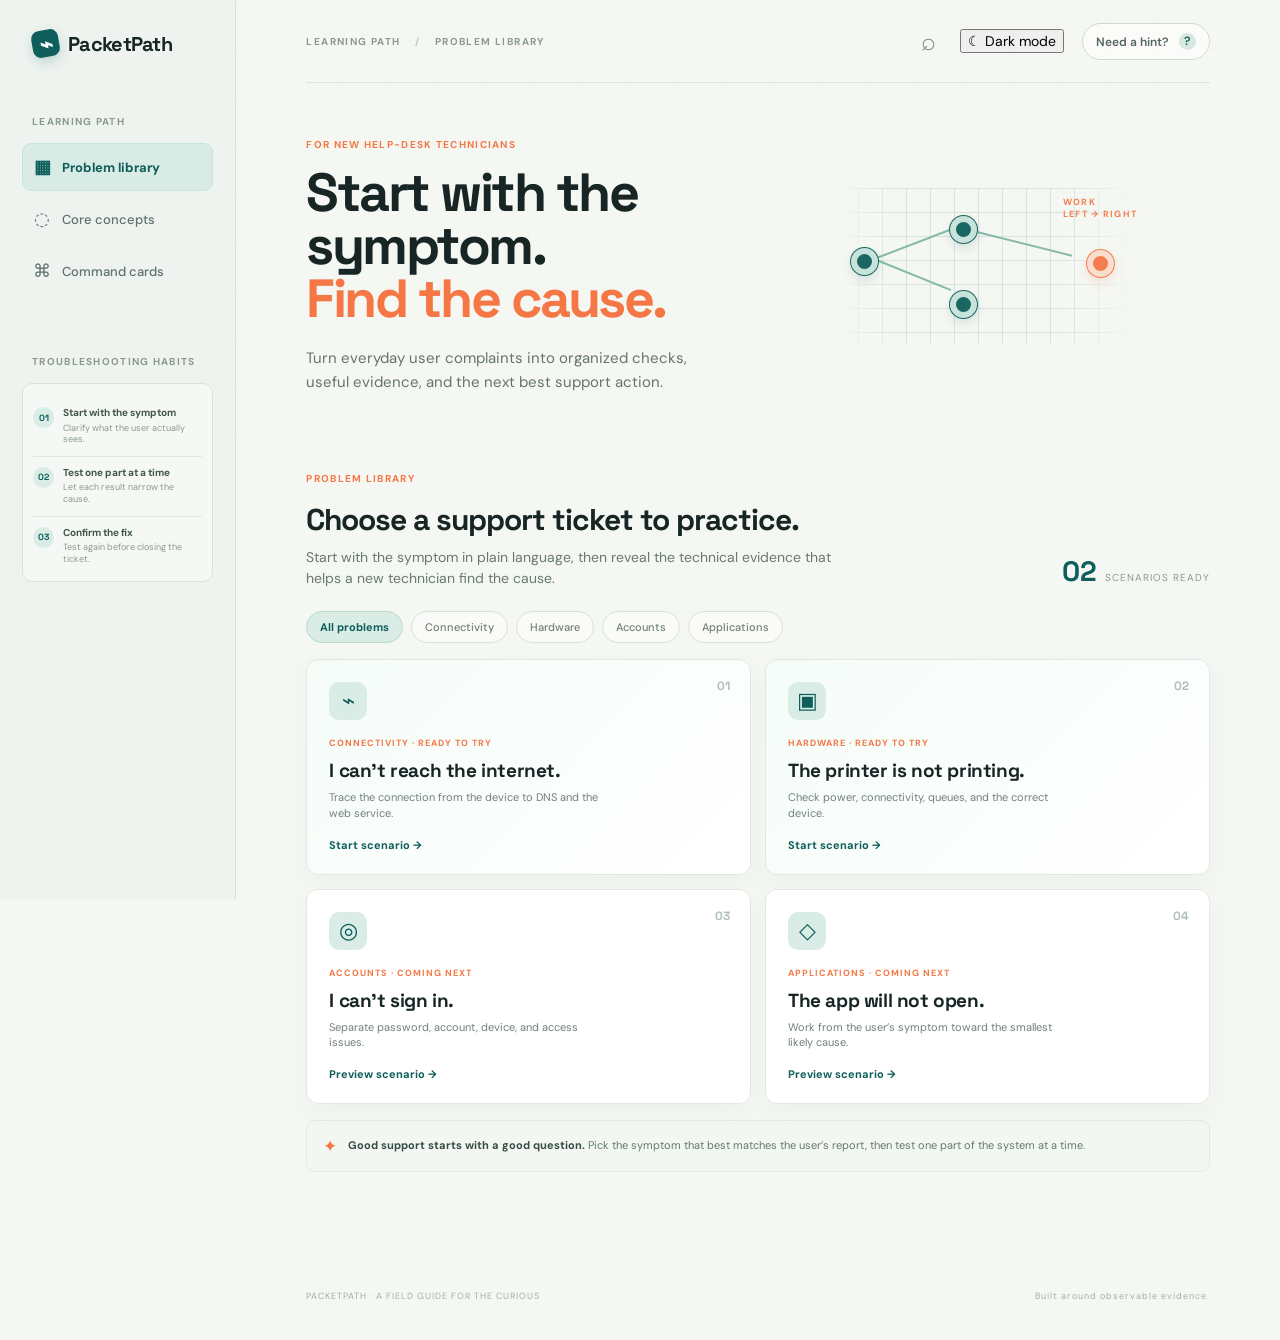
==== commit c329b369: "added what you think will happen next prompt" ====
--- a/Troubleshooting Website/index.html
+++ b/Troubleshooting Website/index.html
@@ -56,7 +56,6 @@
     <div class="habits-card">
       <div class="habit-item">
         <span>01</span>
-
         <div>
           <strong>Start with the symptom</strong>
           <small>Clarify what the user actually sees.</small>
@@ -65,7 +64,6 @@
 
       <div class="habit-item">
         <span>02</span>
-
         <div>
           <strong>Test one part at a time</strong>
           <small>Let each result narrow the cause.</small>
@@ -74,7 +72,6 @@
 
       <div class="habit-item">
         <span>03</span>
-
         <div>
           <strong>Confirm the fix</strong>
           <small>Test again before closing the ticket.</small>
@@ -110,7 +107,7 @@
 
     <section class="hero">
       <div>
-        <p class="eyebrow">ENTRY-LEVEL IT SUPPORT</p>
+        <p class="eyebrow">FOR NEW HELP-DESK TECHNICIANS</p>
 
         <h1>
           Start with the symptom.<br>
@@ -118,8 +115,8 @@
         </h1>
 
         <p class="hero-copy">
-          Practice the checks, questions, and fixes that help support
-          technicians solve everyday user problems.
+          Turn everyday user complaints into organized checks, useful evidence,
+          and the next best support action.
         </p>
       </div>
 
@@ -145,11 +142,11 @@
         <div>
           <p class="eyebrow">PROBLEM LIBRARY</p>
 
-          <h2>What does the user need help with?</h2>
+          <h2>Choose a support ticket to practice.</h2>
 
           <p>
-            Choose a familiar support ticket to practice a calm,
-            evidence-first troubleshooting process.
+            Start with the symptom in plain language, then reveal the technical
+            evidence that helps a new technician find the cause.
           </p>
         </div>
 
@@ -343,6 +340,10 @@
           <p id="checkDescription">
             Look at the Wi-Fi or Ethernet indicator. We are checking the
             device’s local connection before testing anything farther away.
+          </p>
+
+          <p class="prediction-note">
+            Make a prediction first: what should this check tell you?
           </p>
 
           <div class="command-box">
--- a/Troubleshooting Website/learning.css
+++ b/Troubleshooting Website/learning.css
@@ -1 +1,102 @@
-.evidence-meaning{margin-bottom:8px}.evidence-meaning::first-line{font-weight:500}.method-loop{display:flex;align-items:center;justify-content:center;gap:9px;margin:0 auto 24px;padding:13px;border:1px solid #e0ebe3;border-radius:8px;background:#f7fbf8;color:#718078;font-size:10px}.method-loop span{display:grid;place-items:center;width:20px;height:20px;border-radius:50%;background:#d9ede6;color:#0e5e5b;font-weight:700}.method-loop strong{color:#344c42;font-size:10px}.method-loop b{color:#a6b5ac;font-size:13px}.dark-mode .method-loop{background:#20322f;border-color:#38514a;color:#a6b8ae}.dark-mode .method-loop span{background:#28554b;color:#67c8b0}.dark-mode .method-loop strong{color:#edf6f0}@media(max-width:620px){.method-loop{gap:5px}.method-loop strong{font-size:9px}.method-loop b{font-size:11px}}
+.prediction-note {
+  display: flex;
+  align-items: center;
+  gap: 8px;
+  margin: -7px 0 17px;
+  color: #0e5e5b;
+  font-size: 10px;
+  font-weight: 700;
+}
+
+.prediction-note::before {
+  content: "↳";
+  display: grid;
+  place-items: center;
+  width: 18px;
+  height: 18px;
+  border-radius: 50%;
+  background: #d9ede6;
+  color: #0e5e5b;
+  font-size: 12px;
+}
+
+.evidence-meaning {
+  margin-bottom: 8px;
+}
+
+.evidence-meaning::first-line {
+  font-weight: 500;
+}
+
+.method-loop {
+  display: flex;
+  align-items: center;
+  justify-content: center;
+  gap: 9px;
+  margin: 0 auto 24px;
+  padding: 13px;
+  border: 1px solid #e0ebe3;
+  border-radius: 8px;
+  background: #f7fbf8;
+  color: #718078;
+  font-size: 10px;
+}
+
+.method-loop span {
+  display: grid;
+  place-items: center;
+  width: 20px;
+  height: 20px;
+  border-radius: 50%;
+  background: #d9ede6;
+  color: #0e5e5b;
+  font-weight: 700;
+}
+
+.method-loop strong {
+  color: #344c42;
+  font-size: 10px;
+}
+
+.method-loop b {
+  color: #a6b5ac;
+  font-size: 13px;
+}
+
+.dark-mode .prediction-note {
+  color: #67c8b0;
+}
+
+.dark-mode .prediction-note::before {
+  background: #28554b;
+  color: #67c8b0;
+}
+
+.dark-mode .method-loop {
+  background: #20322f;
+  border-color: #38514a;
+  color: #a6b8ae;
+}
+
+.dark-mode .method-loop span {
+  background: #28554b;
+  color: #67c8b0;
+}
+
+.dark-mode .method-loop strong {
+  color: #edf6f0;
+}
+
+@media (max-width: 620px) {
+  .method-loop {
+    gap: 5px;
+  }
+
+  .method-loop strong {
+    font-size: 9px;
+  }
+
+  .method-loop b {
+    font-size: 11px;
+  }
+}
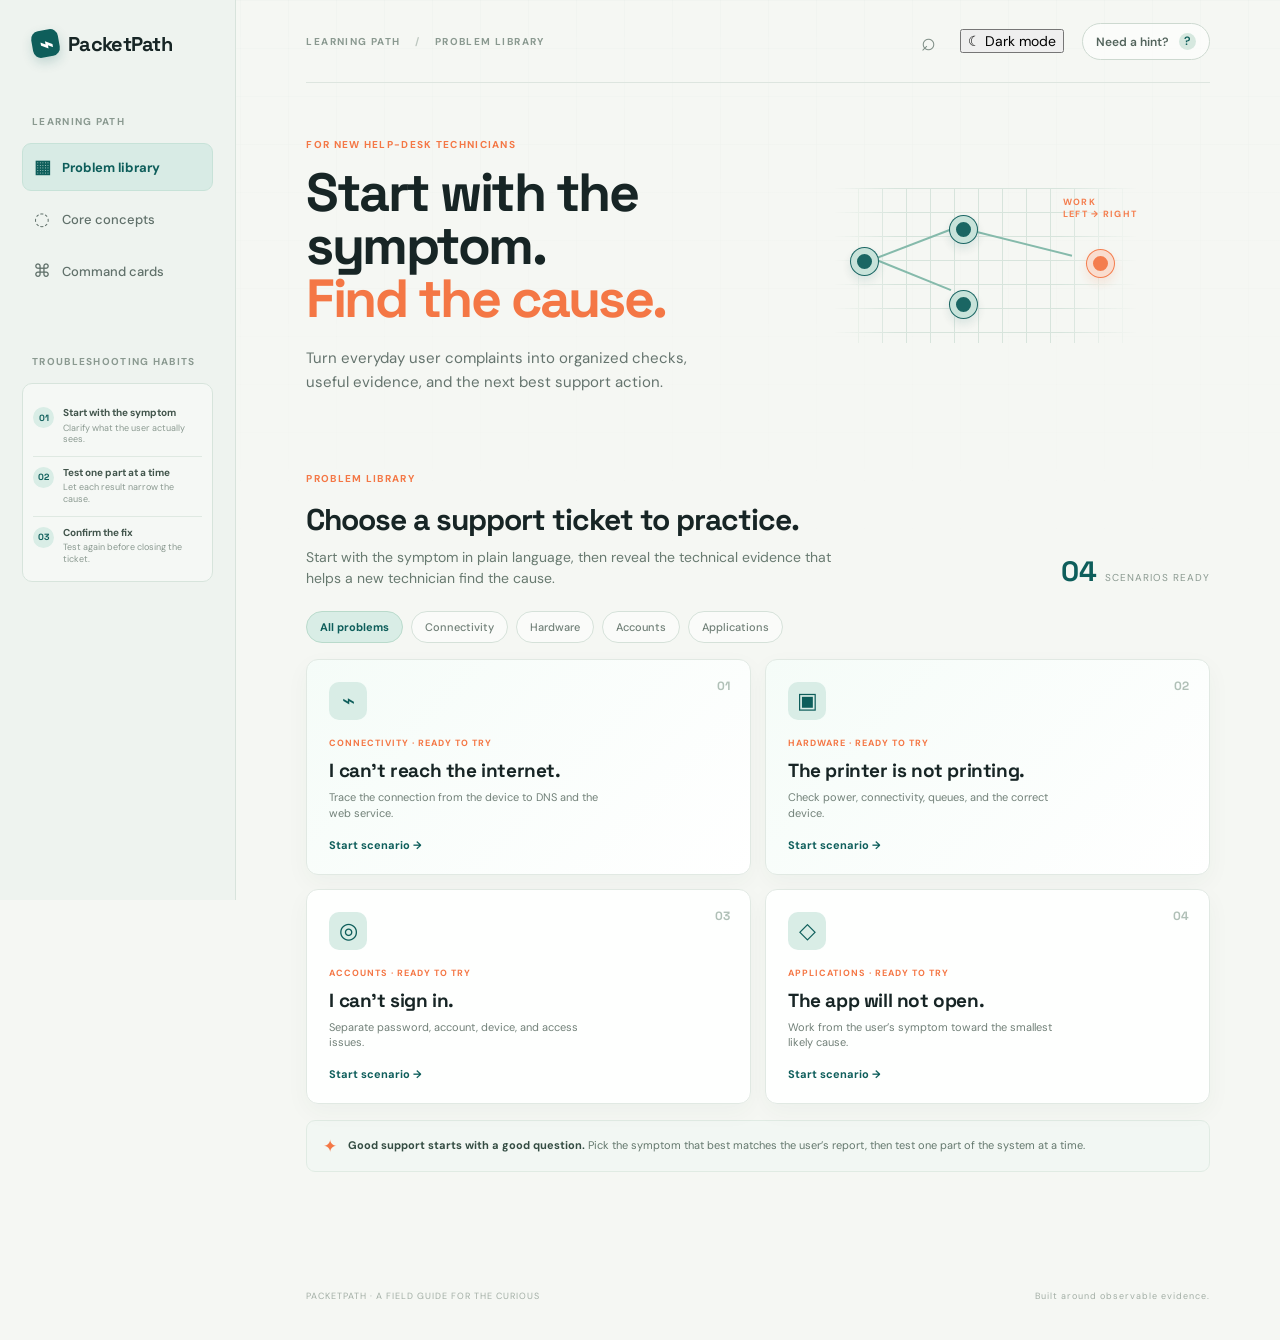
==== commit 9dfc010b: "added two more scenarios" ====
--- a/Troubleshooting Website/index.html
+++ b/Troubleshooting Website/index.html
@@ -3,16 +3,11 @@
 <head>
   <meta charset="UTF-8">
   <meta name="viewport" content="width=device-width, initial-scale=1.0">
-
   <title>PacketPath — Network troubleshooting, made orderly</title>
 
   <link rel="preconnect" href="https://fonts.googleapis.com">
   <link rel="preconnect" href="https://fonts.gstatic.com" crossorigin>
-
-  <link
-    href="https://fonts.googleapis.com/css2?family=DM+Sans:wght@400;500;600;700&family=Space+Grotesk:wght@500;600;700&display=swap"
-    rel="stylesheet"
-  >
+  <link href="https://fonts.googleapis.com/css2?family=DM+Sans:wght@400;500;600;700&family=Space+Grotesk:wght@500;600;700&display=swap" rel="stylesheet">
 
   <link rel="stylesheet" href="styles.css">
   <link rel="stylesheet" href="dark.css">
@@ -21,6 +16,7 @@
   <link rel="stylesheet" href="filters.css">
   <link rel="stylesheet" href="learning.css">
   <link rel="stylesheet" href="habits.css">
+  <link rel="stylesheet" href="practice.css">
 </head>
 
 <body>
@@ -49,9 +45,7 @@
       </button>
     </nav>
 
-    <div class="sidebar-label habits-label">
-      TROUBLESHOOTING HABITS
-    </div>
+    <div class="sidebar-label habits-label">TROUBLESHOOTING HABITS</div>
 
     <div class="habits-card">
       <div class="habit-item">
@@ -89,12 +83,7 @@
       <div class="top-actions">
         <button class="icon-button" aria-label="Search">⌕</button>
 
-        <button
-          class="theme-toggle"
-          id="themeToggle"
-          aria-label="Switch to dark mode"
-          title="Switch to dark mode"
-        >
+        <button class="theme-toggle" id="themeToggle">
           <span class="theme-icon">☾</span>
           <span class="theme-label">Dark mode</span>
         </button>
@@ -141,9 +130,7 @@
       <div class="library-intro">
         <div>
           <p class="eyebrow">PROBLEM LIBRARY</p>
-
           <h2>Choose a support ticket to practice.</h2>
-
           <p>
             Start with the symptom in plain language, then reveal the technical
             evidence that helps a new technician find the cause.
@@ -151,59 +138,38 @@
         </div>
 
         <div class="library-count">
-          <strong>02</strong>
+          <strong>04</strong>
           <span>scenarios ready</span>
         </div>
       </div>
 
       <div class="category-row" aria-label="Problem categories">
-        <button
-          class="category-chip active"
-          data-category="all"
-          aria-pressed="true"
-        >
+        <button class="category-chip active" data-category="all" aria-pressed="true">
           All problems
         </button>
 
-        <button
-          class="category-chip"
-          data-category="connectivity"
-          aria-pressed="false"
-        >
+        <button class="category-chip" data-category="connectivity" aria-pressed="false">
           Connectivity
         </button>
 
-        <button
-          class="category-chip"
-          data-category="hardware"
-          aria-pressed="false"
-        >
+        <button class="category-chip" data-category="hardware" aria-pressed="false">
           Hardware
         </button>
 
-        <button
-          class="category-chip"
-          data-category="accounts"
-          aria-pressed="false"
-        >
+        <button class="category-chip" data-category="accounts" aria-pressed="false">
           Accounts
         </button>
 
-        <button
-          class="category-chip"
-          data-category="applications"
-          aria-pressed="false"
-        >
+        <button class="category-chip" data-category="applications" aria-pressed="false">
           Applications
         </button>
       </div>
 
       <div class="problem-grid">
-        <button
-          class="problem-card featured-problem"
+        <button class="problem-card featured-problem"
           data-scenario="internet"
-          data-category="connectivity"
-        >
+          data-category="connectivity">
+
           <span class="problem-number">01</span>
           <span class="problem-icon">⌁</span>
           <span class="problem-type">CONNECTIVITY · READY TO TRY</span>
@@ -217,11 +183,10 @@
           <span class="problem-action">Start scenario →</span>
         </button>
 
-        <button
-          class="problem-card featured-problem"
+        <button class="problem-card featured-problem"
           data-scenario="printer"
-          data-category="hardware"
-        >
+          data-category="hardware">
+
           <span class="problem-number">02</span>
           <span class="problem-icon">▣</span>
           <span class="problem-type">HARDWARE · READY TO TRY</span>
@@ -235,14 +200,13 @@
           <span class="problem-action">Start scenario →</span>
         </button>
 
-        <button
-          class="problem-card"
+        <button class="problem-card"
           data-scenario="account"
-          data-category="accounts"
-        >
+          data-category="accounts">
+
           <span class="problem-number">03</span>
           <span class="problem-icon">◎</span>
-          <span class="problem-type">ACCOUNTS · COMING NEXT</span>
+          <span class="problem-type">ACCOUNTS · READY TO TRY</span>
 
           <strong>I can’t sign in.</strong>
 
@@ -250,17 +214,16 @@
             Separate password, account, device, and access issues.
           </small>
 
-          <span class="problem-action">Preview scenario →</span>
-        </button>
-
-        <button
-          class="problem-card"
+          <span class="problem-action">Start scenario →</span>
+        </button>
+
+        <button class="problem-card"
           data-scenario="application"
-          data-category="applications"
-        >
+          data-category="applications">
+
           <span class="problem-number">04</span>
           <span class="problem-icon">◇</span>
-          <span class="problem-type">APPLICATIONS · COMING NEXT</span>
+          <span class="problem-type">APPLICATIONS · READY TO TRY</span>
 
           <strong>The app will not open.</strong>
 
@@ -268,7 +231,7 @@
             Work from the user’s symptom toward the smallest likely cause.
           </small>
 
-          <span class="problem-action">Preview scenario →</span>
+          <span class="problem-action">Start scenario →</span>
         </button>
       </div>
 
@@ -288,10 +251,7 @@
         <div class="card-top">
           <div>
             <p class="eyebrow">LIVE SCENARIO</p>
-
-            <h2 id="scenarioTitle">
-              “I can’t reach the internet.”
-            </h2>
+            <h2 id="scenarioTitle">“I can’t reach the internet.”</h2>
           </div>
 
           <div class="scenario-tag">
@@ -349,13 +309,72 @@
           <div class="command-box">
             <span class="terminal-dot"></span>
 
-            <code id="checkCommand">
-              ipconfig /all
-            </code>
+            <code id="checkCommand">ipconfig /all</code>
 
             <button class="copy-btn" id="copyBtn">
               Copy
             </button>
+          </div>
+
+          <div class="practice-panel">
+            <div class="practice-heading">
+              <div>
+                <span class="check-kicker" id="practiceTitle">
+                  PRACTICE THE COMMAND
+                </span>
+
+                <small id="practiceInstruction">
+                  Type the command you would run for this check.
+                </small>
+              </div>
+
+              <span class="practice-safe">SIMULATED</span>
+            </div>
+
+            <div class="practice-input-row">
+              <span class="practice-prompt" id="practicePrompt">
+                PS C:\Support&gt;
+              </span>
+
+              <input
+                id="commandInput"
+                type="text"
+                placeholder="Type a command..."
+                autocomplete="off"
+              >
+
+              <button id="runCommandBtn" class="run-command-btn">
+                Run
+              </button>
+            </div>
+
+            <div class="command-suggestions">
+              <button
+                id="suggestionOne"
+                data-command-suggestion="ipconfig /all">
+                ipconfig /all
+              </button>
+
+              <button
+                id="suggestionTwo"
+                data-command-suggestion="ping 192.168.1.1">
+                ping
+              </button>
+
+              <button
+                id="suggestionThree"
+                data-command-suggestion="nslookup example.com">
+                nslookup
+              </button>
+
+              <button
+                id="suggestionFour"
+                data-command-suggestion="help">
+                help
+              </button>
+            </div>
+
+            <pre id="practiceOutput" class="practice-output hidden"></pre>
           </div>
 
           <div class="answer-row">
@@ -378,11 +397,7 @@
             </button>
           </div>
 
-          <div
-            id="evidencePanel"
-            class="evidence-panel hidden"
-            aria-live="polite"
-          >
+          <div id="evidencePanel" class="evidence-panel hidden">
             <div class="evidence-heading">
               <span class="evidence-icon">✓</span>
 
@@ -419,18 +434,12 @@
         </div>
       </section>
 
-      <section
-        id="completePanel"
-        class="complete-panel hidden"
-        aria-live="polite"
-      >
+      <section id="completePanel" class="complete-panel hidden">
         <div class="complete-mark">✓</div>
 
         <p class="eyebrow">CASE COMPLETE</p>
 
-        <h2 id="completeTitle">
-          Web access restored.
-        </h2>
+        <h2 id="completeTitle">Web access restored.</h2>
 
         <p id="completeMessage">
           You located the failed layer, corrected the DNS path, and verified
@@ -454,6 +463,7 @@
 
           <div>
             <span>FIX</span>
+
             <strong id="summaryFix">
               Correct DNS settings, then retest
             </strong>
@@ -567,7 +577,9 @@
       <div class="concept-grid">
         <div class="concept-card">
           <span>01</span>
+
           <h3>Device</h3>
+
           <p>
             Is the adapter enabled? Did the device receive an IP address?
           </p>
@@ -575,7 +587,9 @@
 
         <div class="concept-card">
           <span>02</span>
+
           <h3>Local network</h3>
+
           <p>
             Can the device reach its default gateway and local services?
           </p>
@@ -583,7 +597,9 @@
 
         <div class="concept-card">
           <span>03</span>
+
           <h3>Beyond the LAN</h3>
+
           <p>
             Does DNS resolve names? Can traffic leave through the router?
           </p>
@@ -603,6 +619,7 @@
       <div class="command-list">
         <div>
           <code>ipconfig /all</code>
+
           <span>
             What IP, gateway, and DNS settings did the device receive?
           </span>
@@ -610,6 +627,7 @@
 
         <div>
           <code>ping 192.168.1.1</code>
+
           <span>
             Can the device reach its local default gateway?
           </span>
@@ -617,6 +635,7 @@
 
         <div>
           <code>nslookup example.com</code>
+
           <span>
             Can DNS translate a name into an address?
           </span>
--- a/Troubleshooting Website/practice.css
+++ b/Troubleshooting Website/practice.css
@@ -0,0 +1 @@
+.practice-panel{margin:20px 0 22px;padding:15px;border:1px solid #dbe8e0;border-radius:9px;background:#fbfdfb}.practice-heading{display:flex;align-items:flex-start;justify-content:space-between;gap:12px}.practice-heading .check-kicker{margin-bottom:4px}.practice-heading small{display:block;color:#82958b;font-size:10px}.practice-safe{padding:4px 7px;border-radius:4px;background:#d9ede6;color:#0e5e5b;font-size:8px;font-weight:700;letter-spacing:1px}.practice-input-row{display:flex;align-items:center;margin-top:12px;border:1px solid #cbdcd2;border-radius:6px;overflow:hidden;background:#172a2a}.practice-prompt{padding-left:10px;color:#f47745;font:11px monospace;white-space:nowrap}.practice-input-row input{min-width:0;flex:1;padding:10px;border:0;outline:0;background:transparent;color:#d4ebe1;font:12px monospace}.practice-input-row input::placeholder{color:#809b91}.run-command-btn{align-self:stretch;border:0;border-left:1px solid #375050;background:#375050;color:#d4ebe1;padding:0 13px;font:700 10px 'DM Sans';cursor:pointer}.run-command-btn:hover{background:#4c6c68}.command-suggestions{display:flex;flex-wrap:wrap;gap:6px;margin-top:9px}.command-suggestions button{border:1px solid #d5e1d9;border-radius:4px;background:#fff;color:#5f756b;padding:5px 7px;font:10px monospace;cursor:pointer}.command-suggestions button:hover{border-color:#9fc4b6;color:#0e5e5b}.practice-output{margin:11px 0 0;padding:11px;border-radius:6px;background:#172a2a;color:#d4ebe1;font:11px/1.5 monospace;white-space:pre-wrap}.dark-mode .practice-panel{background:#19332f;border-color:#31584d}.dark-mode .practice-heading small{color:#a9c4b8}.dark-mode .practice-safe{background:#28554b;color:#67c8b0}.dark-mode .practice-input-row{border-color:#416258}.dark-mode .command-suggestions button{background:#20322f;border-color:#38514a;color:#a6b8ae}.dark-mode .command-suggestions button:hover{border-color:#67c8b0;color:#67c8b0}@media(max-width:620px){.practice-prompt{font-size:10px}.practice-input-row input{font-size:11px}.command-suggestions{display:none}}
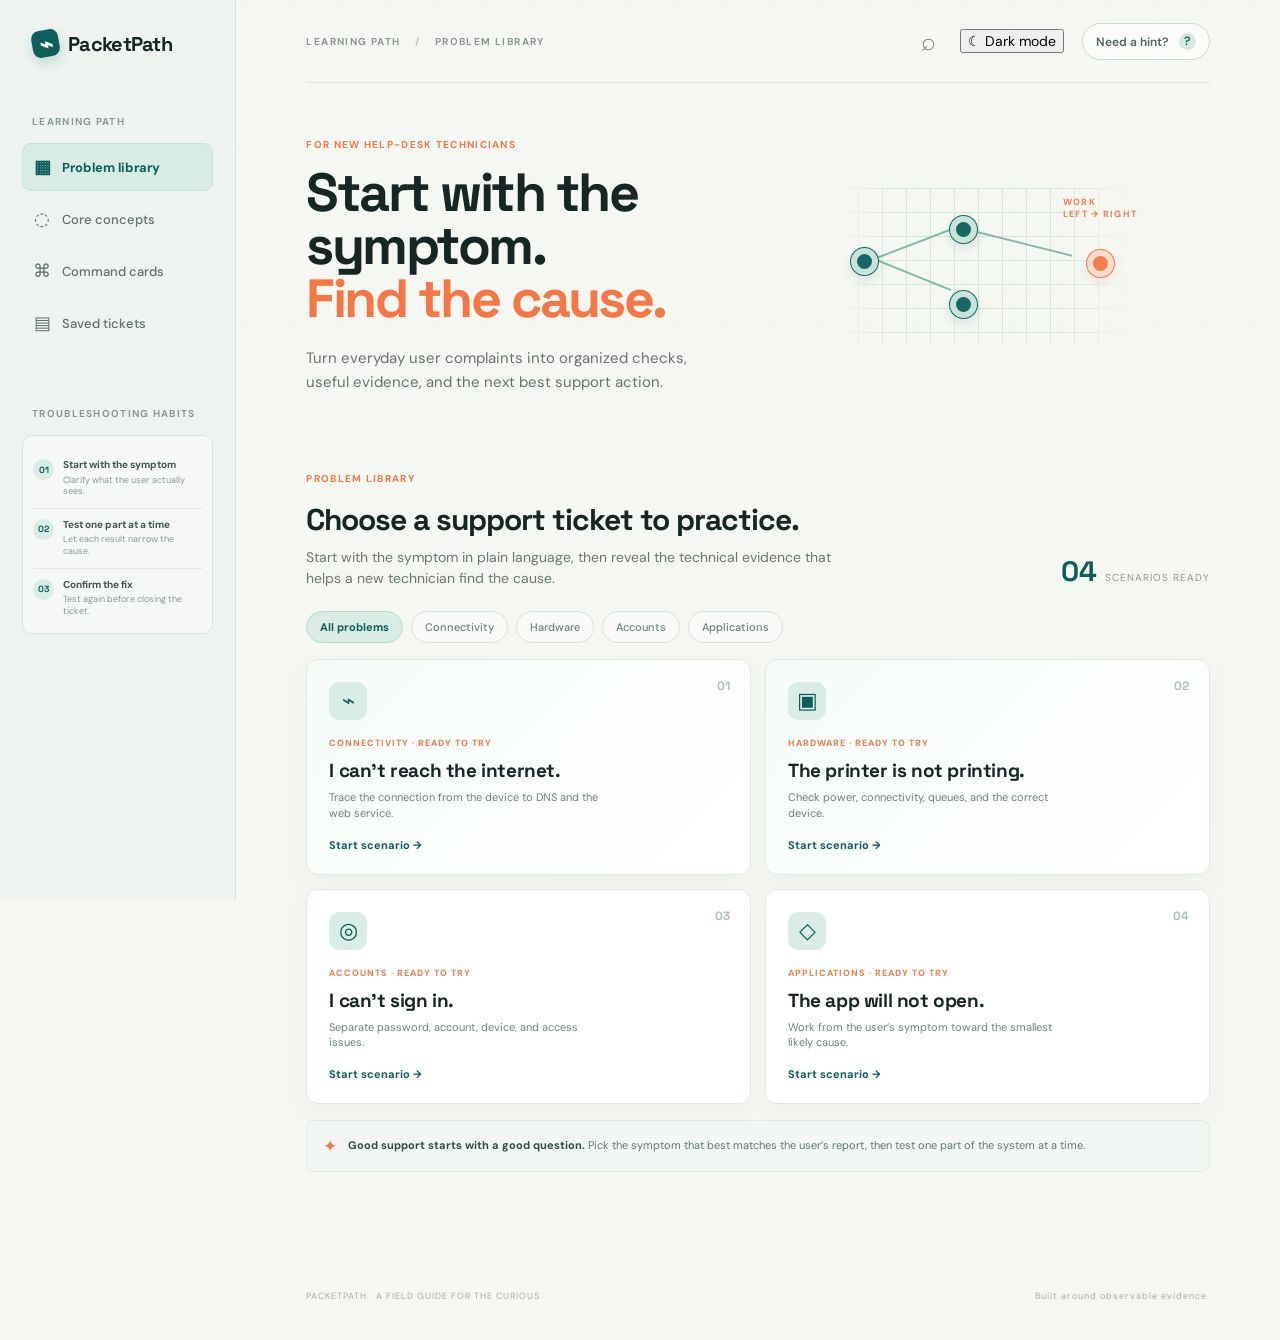
==== commit 31771d79: "able to save tickets to users browser" ====
--- a/Troubleshooting Website/index.html
+++ b/Troubleshooting Website/index.html
@@ -43,6 +43,11 @@
         <span class="nav-icon">⌘</span>
         Command cards
       </button>
+
+      <button class="nav-item" data-view="saved">
+        <span class="nav-icon">▤</span>
+        Saved tickets
+      </button>
     </nav>
 
     <div class="sidebar-label habits-label">TROUBLESHOOTING HABITS</div>
@@ -131,6 +136,7 @@
         <div>
           <p class="eyebrow">PROBLEM LIBRARY</p>
           <h2>Choose a support ticket to practice.</h2>
+
           <p>
             Start with the symptom in plain language, then reveal the technical
             evidence that helps a new technician find the cause.
@@ -144,29 +150,45 @@
       </div>
 
       <div class="category-row" aria-label="Problem categories">
-        <button class="category-chip active" data-category="all" aria-pressed="true">
+        <button
+          class="category-chip active"
+          data-category="all"
+          aria-pressed="true">
           All problems
         </button>
 
-        <button class="category-chip" data-category="connectivity" aria-pressed="false">
+        <button
+          class="category-chip"
+          data-category="connectivity"
+          aria-pressed="false">
           Connectivity
         </button>
 
-        <button class="category-chip" data-category="hardware" aria-pressed="false">
+        <button
+          class="category-chip"
+          data-category="hardware"
+          aria-pressed="false">
           Hardware
         </button>
 
-        <button class="category-chip" data-category="accounts" aria-pressed="false">
+        <button
+          class="category-chip"
+          data-category="accounts"
+          aria-pressed="false">
           Accounts
         </button>
 
-        <button class="category-chip" data-category="applications" aria-pressed="false">
+        <button
+          class="category-chip"
+          data-category="applications"
+          aria-pressed="false">
           Applications
         </button>
       </div>
 
       <div class="problem-grid">
-        <button class="problem-card featured-problem"
+        <button
+          class="problem-card featured-problem"
           data-scenario="internet"
           data-category="connectivity">
 
@@ -183,7 +205,8 @@
           <span class="problem-action">Start scenario →</span>
         </button>
 
-        <button class="problem-card featured-problem"
+        <button
+          class="problem-card featured-problem"
           data-scenario="printer"
           data-category="hardware">
 
@@ -200,7 +223,8 @@
           <span class="problem-action">Start scenario →</span>
         </button>
 
-        <button class="problem-card"
+        <button
+          class="problem-card"
           data-scenario="account"
           data-category="accounts">
 
@@ -217,7 +241,8 @@
           <span class="problem-action">Start scenario →</span>
         </button>
 
-        <button class="problem-card"
+        <button
+          class="problem-card"
           data-scenario="application"
           data-category="applications">
 
@@ -308,7 +333,6 @@
 
           <div class="command-box">
             <span class="terminal-dot"></span>
-
             <code id="checkCommand">ipconfig /all</code>
 
             <button class="copy-btn" id="copyBtn">
@@ -434,64 +458,6 @@
         </div>
       </section>
 
-      <section id="completePanel" class="complete-panel hidden">
-        <div class="complete-mark">✓</div>
-
-        <p class="eyebrow">CASE COMPLETE</p>
-
-        <h2 id="completeTitle">Web access restored.</h2>
-
-        <p id="completeMessage">
-          You located the failed layer, corrected the DNS path, and verified
-          the service again.
-        </p>
-
-        <div class="resolution-summary">
-          <div>
-            <span>SYMPTOM</span>
-            <strong id="summarySymptom">
-              Websites would not load
-            </strong>
-          </div>
-
-          <div>
-            <span>ROOT CAUSE</span>
-            <strong id="summaryCause">
-              DNS resolution failure
-            </strong>
-          </div>
-
-          <div>
-            <span>FIX</span>
-
-            <strong id="summaryFix">
-              Correct DNS settings, then retest
-            </strong>
-          </div>
-        </div>
-
-        <div class="method-loop">
-          <span>1</span>
-          <strong>Observe</strong>
-          <b>→</b>
-
-          <span>2</span>
-          <strong>Isolate</strong>
-          <b>→</b>
-
-          <span>3</span>
-          <strong>Fix</strong>
-          <b>→</b>
-
-          <span>4</span>
-          <strong>Confirm</strong>
-        </div>
-
-        <button id="restartBtn" class="continue-btn">
-          Run the case again ↺
-        </button>
-      </section>
-
       <aside class="insight-card">
         <div class="insight-header">
           <div>
@@ -564,6 +530,118 @@
       </aside>
     </div>
 
+    <section id="completePanel" class="complete-panel hidden">
+      <div class="complete-mark">✓</div>
+
+      <p class="eyebrow">CASE COMPLETE</p>
+
+      <h2 id="completeTitle">Web access restored.</h2>
+
+      <p id="completeMessage">
+        You located the failed layer, corrected the DNS path, and verified
+        the service again.
+      </p>
+
+      <div class="resolution-summary">
+        <div>
+          <span>SYMPTOM</span>
+          <strong id="summarySymptom">
+            Websites would not load
+          </strong>
+        </div>
+
+        <div>
+          <span>ROOT CAUSE</span>
+          <strong id="summaryCause">
+            DNS resolution failure
+          </strong>
+        </div>
+
+        <div>
+          <span>FIX</span>
+          <strong id="summaryFix">
+            Correct DNS settings, then retest
+          </strong>
+        </div>
+      </div>
+
+      <section class="ticket-notes" aria-labelledby="ticketNotesTitle">
+        <div class="ticket-notes-heading">
+          <p class="eyebrow">DOCUMENT THE TICKET</p>
+
+          <h3 id="ticketNotesTitle">
+            Turn your evidence into a clear handoff.
+          </h3>
+
+          <p>
+            A good technician records what the user saw, what the checks showed,
+            and what restored the service.
+          </p>
+        </div>
+
+        <div class="ticket-form">
+          <label>
+            User symptom
+
+            <textarea
+              id="ticketSymptom"
+              rows="2"
+              placeholder="What did the user report?"
+            ></textarea>
+          </label>
+
+          <label>
+            Evidence found
+
+            <textarea
+              id="ticketEvidence"
+              rows="2"
+              placeholder="What result identified the failed layer?"
+            ></textarea>
+          </label>
+
+          <label>
+            Cause and fix
+
+            <textarea
+              id="ticketResolution"
+              rows="2"
+              placeholder="What caused the issue, and what fixed it?"
+            ></textarea>
+          </label>
+        </div>
+
+        <button id="saveTicketBtn" class="continue-btn">
+          Save ticket summary
+        </button>
+
+        <p id="ticketSaved" class="ticket-saved hidden" role="status">
+          Ticket summary saved for this practice session.
+        </p>
+      </section>
+
+      <div class="method-loop">
+        <span>1</span>
+        <strong>Observe</strong>
+        <b>→</b>
+
+        <span>2</span>
+        <strong>Isolate</strong>
+        <b>→</b>
+
+        <span>3</span>
+        <strong>Fix</strong>
+        <b>→</b>
+
+        <span>4</span>
+        <strong>Confirm</strong>
+      </div>
+
+      <button id="restartBtn" class="continue-btn">
+        Run the case again ↺
+      </button>
+    </section>
+
     <section id="conceptsView" class="alternate-view hidden">
       <p class="eyebrow">CORE CONCEPTS</p>
 
@@ -641,6 +719,26 @@
           </span>
         </div>
       </div>
+    </section>
+
+    <section id="savedView" class="alternate-view hidden">
+      <div class="saved-header">
+        <div>
+          <p class="eyebrow">SAVED TICKETS</p>
+
+          <h2>Review your troubleshooting notes.</h2>
+
+          <p class="section-intro">
+            These summaries are saved only in this browser on this device.
+          </p>
+        </div>
+
+        <button id="clearSavedBtn" class="text-button">
+          Clear all
+        </button>
+      </div>
+
+      <div id="savedTicketList" class="saved-ticket-list"></div>
     </section>
 
     <footer>
--- a/Troubleshooting Website/scenario.css
+++ b/Troubleshooting Website/scenario.css
@@ -156,6 +156,218 @@
   color: #344c42;
 }
 
+.ticket-notes {
+  max-width: 760px;
+  margin: 0 auto 24px;
+  padding: 20px;
+  border: 1px solid #d9e8df;
+  border-radius: 10px;
+  background: #f7fbf8;
+  text-align: left;
+}
+
+.ticket-notes-heading h3 {
+  margin: 0 0 6px;
+  font: 700 18px "Space Grotesk";
+  color: #344c42;
+}
+
+.ticket-notes-heading p:not(.eyebrow) {
+  margin: 0 0 16px;
+  color: #64786d;
+  font-size: 11px;
+  line-height: 1.5;
+}
+
+.ticket-form {
+  display: grid;
+  grid-template-columns: repeat(3, 1fr);
+  gap: 10px;
+  margin-bottom: 14px;
+}
+
+.ticket-form label {
+  display: flex;
+  flex-direction: column;
+  gap: 6px;
+  color: #52685d;
+  font-size: 10px;
+  font-weight: 700;
+}
+
+.ticket-form textarea {
+  width: 100%;
+  min-height: 82px;
+  box-sizing: border-box;
+  resize: vertical;
+  padding: 10px;
+  border: 1px solid #cfe0d6;
+  border-radius: 6px;
+  background: #fff;
+  color: #344c42;
+  font: 400 11px/1.45 "DM Sans";
+}
+
+.ticket-form textarea:focus {
+  outline: 2px solid #9ed2bd;
+  border-color: #0e5e5b;
+}
+
+.ticket-saved {
+  display: inline-block;
+  margin: 10px 0 0 10px;
+  color: #0e5e5b;
+  font-size: 10px;
+  font-weight: 700;
+}
+
+.ticket-saved.hidden {
+  display: none;
+}
+
+.dark-mode .ticket-notes {
+  background: #20322f;
+  border-color: #38514a;
+}
+
+.dark-mode .ticket-notes-heading h3,
+.dark-mode .ticket-form label {
+  color: #edf6f0;
+}
+
+.dark-mode .ticket-notes-heading p:not(.eyebrow) {
+  color: #a9c4b8;
+}
+
+.dark-mode .ticket-form textarea {
+  background: #172522;
+  border-color: #49665b;
+  color: #edf6f0;
+}
+
+.dark-mode .ticket-saved {
+  color: #67c8b0;
+}
+
+.saved-header {
+  display: flex;
+  align-items: flex-start;
+  justify-content: space-between;
+  gap: 20px;
+  margin-bottom: 24px;
+}
+
+.saved-header h2 {
+  margin: 0 0 8px;
+  font: 700 28px "Space Grotesk";
+  letter-spacing: -0.8px;
+}
+
+.saved-header .section-intro {
+  margin: 0;
+}
+
+.saved-ticket-list {
+  display: grid;
+  gap: 12px;
+}
+
+.saved-ticket-empty {
+  margin: 0;
+  padding: 28px;
+  border: 1px dashed #c8dbd0;
+  border-radius: 10px;
+  color: #718078;
+  background: #f7fbf8;
+  text-align: center;
+  font-size: 12px;
+}
+
+.saved-ticket-card {
+  padding: 18px;
+  border: 1px solid #d9e8df;
+  border-radius: 10px;
+  background: #fff;
+  box-shadow: 0 8px 20px rgba(31, 67, 53, 0.05);
+}
+
+.saved-ticket-header {
+  display: flex;
+  align-items: baseline;
+  justify-content: space-between;
+  gap: 12px;
+  border-bottom: 1px solid #e5eee8;
+  padding-bottom: 10px;
+  margin-bottom: 12px;
+}
+
+.saved-ticket-header h3 {
+  margin: 0;
+  color: #344c42;
+  font: 700 16px "Space Grotesk";
+}
+
+.saved-ticket-header small {
+  color: #8a9a91;
+  font-size: 10px;
+}
+
+.saved-ticket-details {
+  display: grid;
+  grid-template-columns: repeat(3, 1fr);
+  gap: 12px;
+}
+
+.saved-ticket-details strong {
+  display: block;
+  margin-bottom: 5px;
+  color: #f47745;
+  font-size: 9px;
+  letter-spacing: 0.8px;
+  text-transform: uppercase;
+}
+
+.saved-ticket-details p {
+  margin: 0;
+  color: #64786d;
+  font-size: 11px;
+  line-height: 1.5;
+}
+
+.delete-ticket-btn {
+  margin-top: 14px;
+  border: 0;
+  background: transparent;
+  color: #b15d42;
+  cursor: pointer;
+  font: 700 10px "DM Sans";
+  padding: 0;
+}
+
+.delete-ticket-btn:hover {
+  color: #8f3d29;
+  text-decoration: underline;
+}
+
+.dark-mode .saved-ticket-empty,
+.dark-mode .saved-ticket-card {
+  background: #20322f;
+  border-color: #38514a;
+}
+
+.dark-mode .saved-ticket-empty,
+.dark-mode .saved-ticket-details p {
+  color: #a9c4b8;
+}
+
+.dark-mode .saved-ticket-header {
+  border-color: #38514a;
+}
+
+.dark-mode .saved-ticket-header h3 {
+  color: #edf6f0;
+}
+
 /* Dark mode */
 
 .dark-mode .evidence-panel {
@@ -211,7 +423,26 @@
     grid-template-columns: 1fr;
   }
 
+  .ticket-form {
+    grid-template-columns: 1fr;
+  }
+
+  .saved-header,
+  .saved-ticket-header {
+    display: block;
+  }
+
+  .saved-header .text-button,
+  .saved-ticket-header small {
+    display: inline-block;
+    margin-top: 10px;
+  }
+
+  .saved-ticket-details {
+    grid-template-columns: 1fr;
+  }
+
   .evidence-panel {
     padding: 13px;
   }
-}+}
--- a/Troubleshooting Website/filters.css
+++ b/Troubleshooting Website/filters.css
@@ -11,4 +11,9 @@
 .dark-mode .category-chip:hover {
   border-color: #67c8b0;
   color: #67c8b0;
+}
+
+/* Makes filtered cards disappear correctly */
+.problem-card.hidden {
+  display: none;
 }
